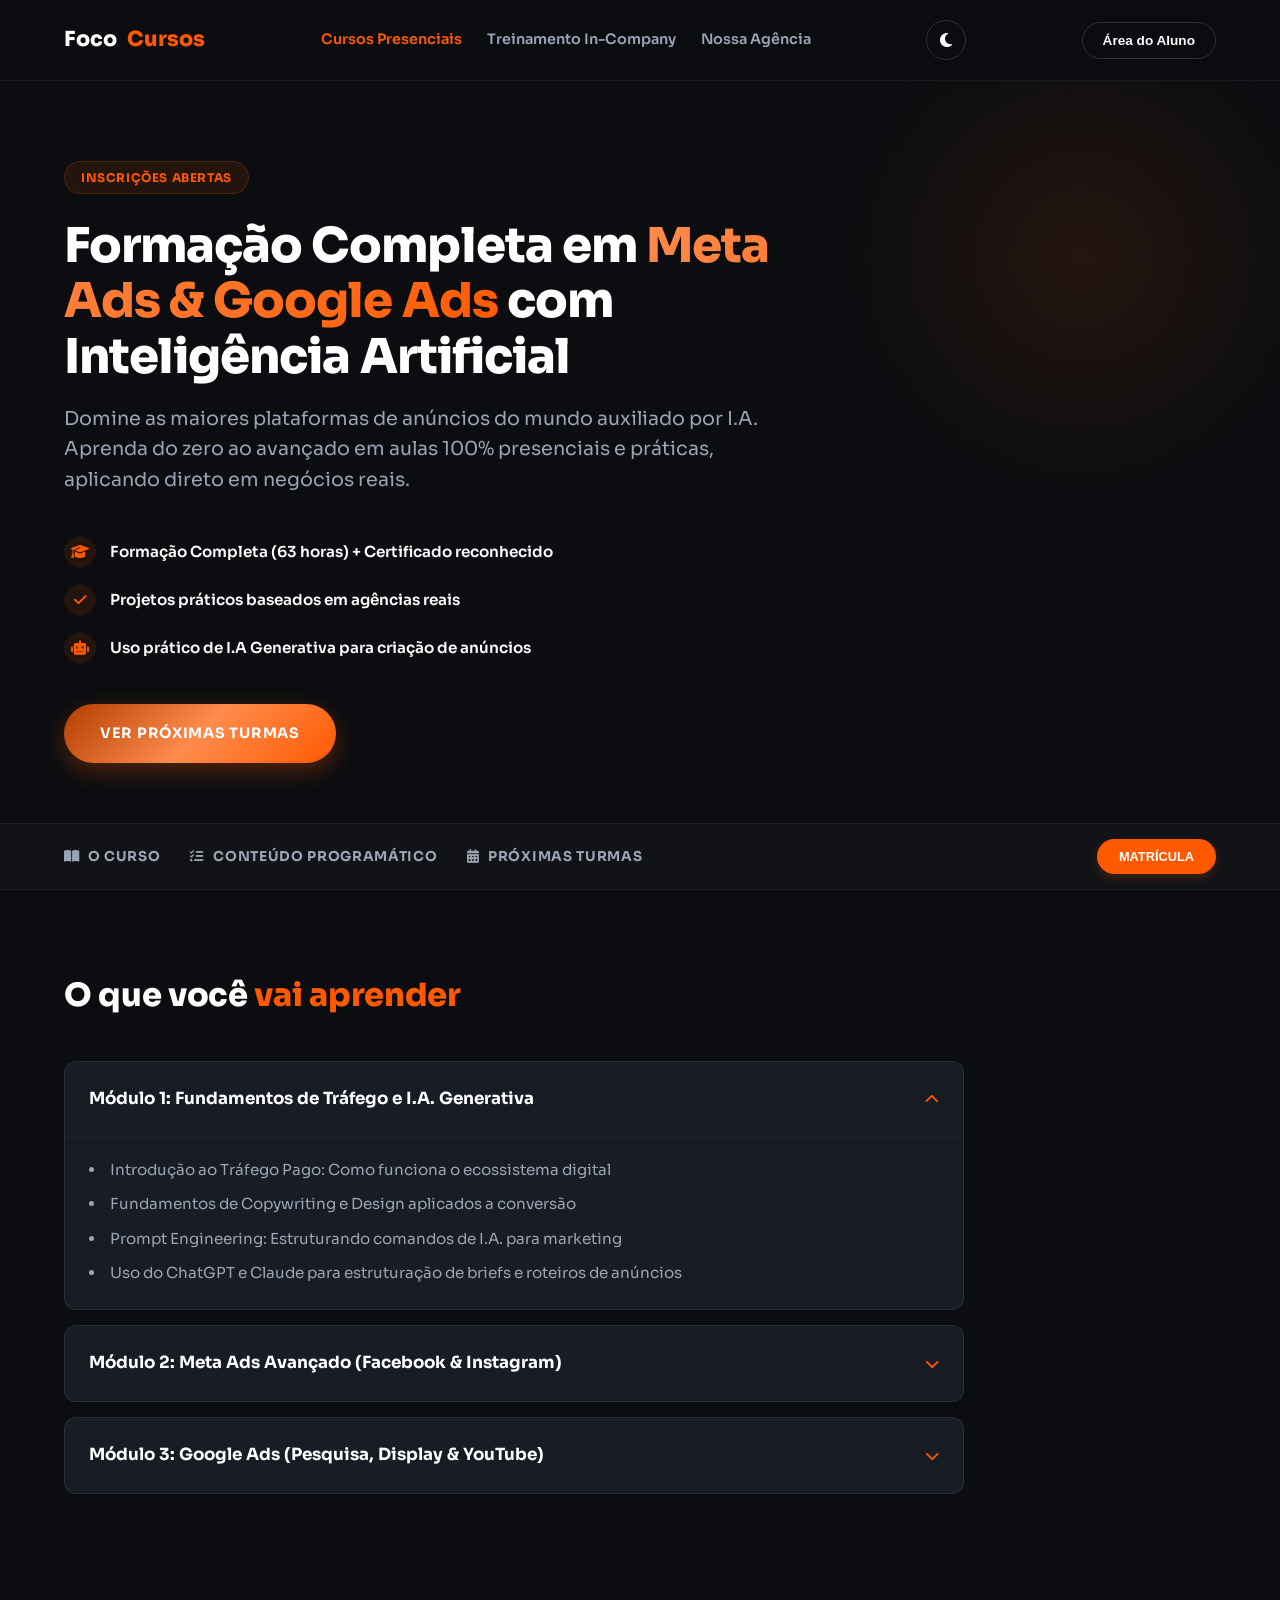
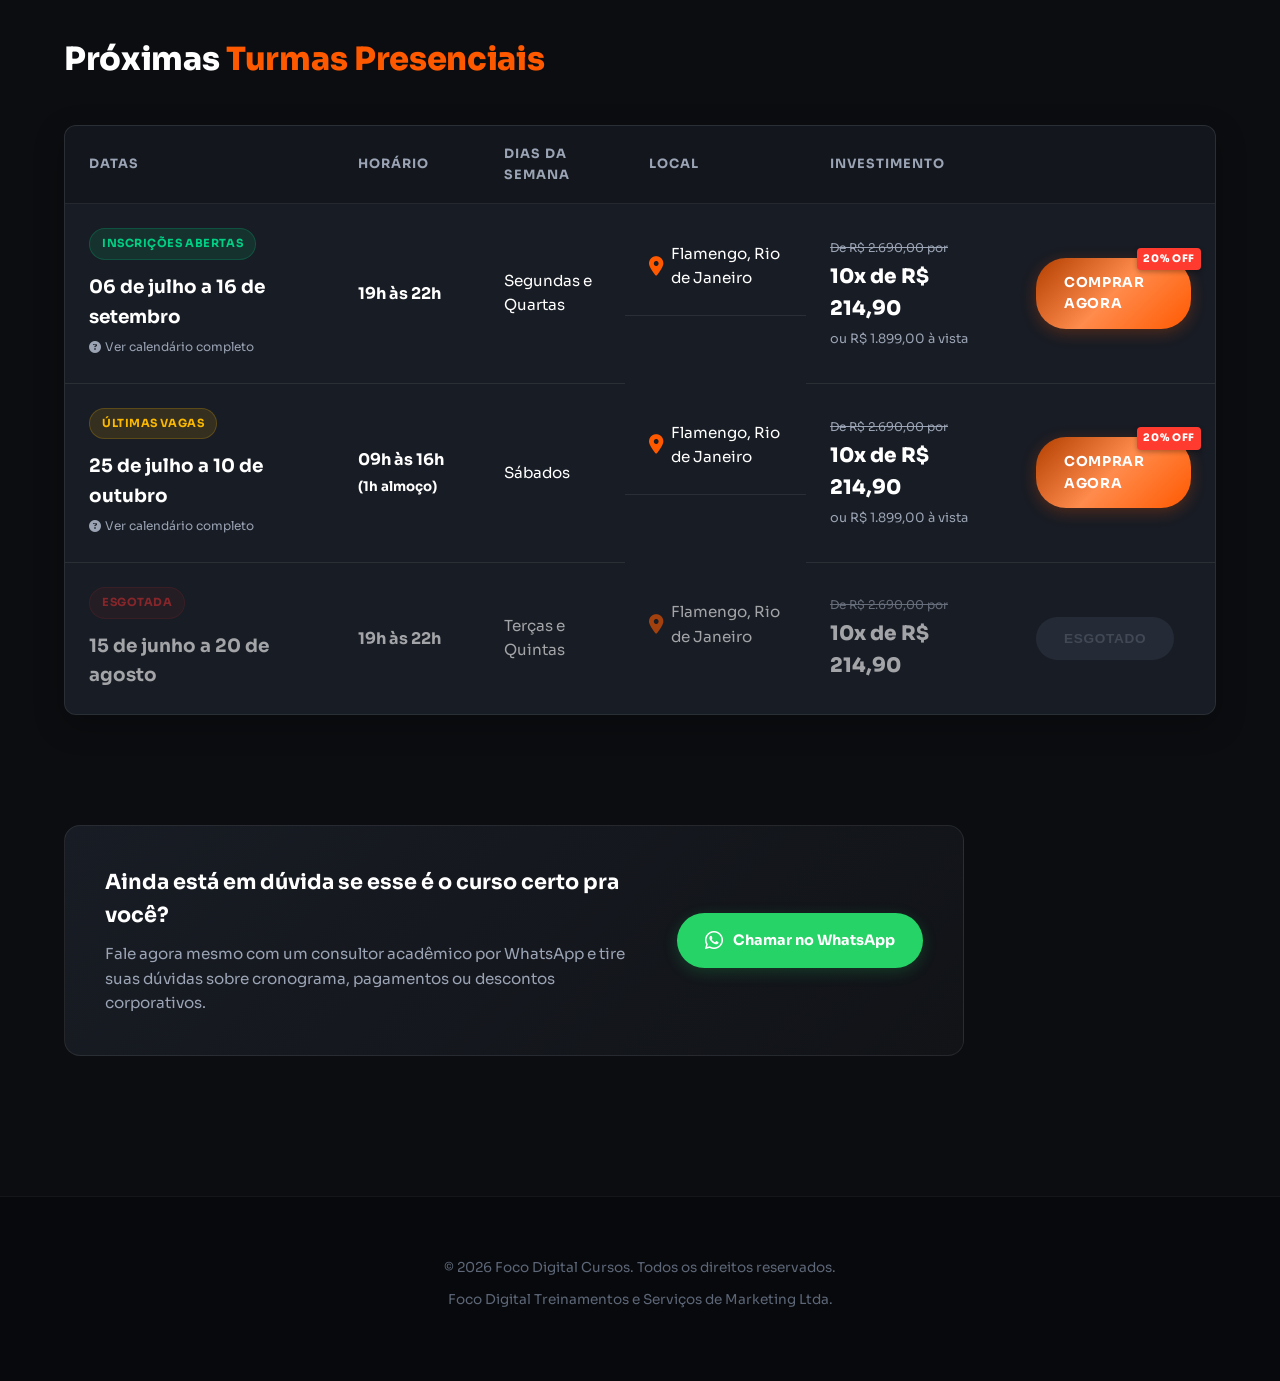
==== cursos.html @ fc4cad9c "Initial commit - Website Foco Digital" ====
<!DOCTYPE html>
<html lang="pt-BR">
<head>
    <meta charset="UTF-8">
    <meta name="viewport" content="width=device-width, initial-scale=1.0">
    <title>Formação em Meta Ads e Google Ads com I.A. | Foco Digital Cursos</title>
    
    <!-- Google Fonts (Sora) -->
    <link rel="preconnect" href="https://fonts.googleapis.com">
    <link rel="preconnect" href="https://fonts.gstatic.com" crossorigin>
    <link href="https://fonts.googleapis.com/css2?family=Sora:wght@300;400;600;700;800&display=swap" rel="stylesheet">
    
    <!-- Dashicons Mockup (Since we use WP Dashicons, we link fontawesome or create SVG/unicode fallbacks, but we'll import Dashicons stylesheet or mock it with simple CSS/Unicode characters for the static page) -->
    <link rel="stylesheet" href="https://cdnjs.cloudflare.com/ajax/libs/font-awesome/6.4.0/css/all.min.css">
    
    <!-- Our Custom Table CSS -->
    <link rel="stylesheet" href="tabela-turmas.css">
    
    <!-- Mockup Page Styling -->
    <style>
        /* General Reset */
        * {
            margin: 0;
            padding: 0;
            box-sizing: border-box;
        }
        
        body {
            background-color: #0b0d10;
            color: #ffffff;
            font-family: 'Sora', sans-serif;
            line-height: 1.6;
            overflow-x: hidden;
        }

        /* Mockup Dashicons Fallbacks */
        .dashicons {
            font-family: "Font Awesome 6 Free";
            font-weight: 900;
            font-style: normal;
        }
        .dashicons-location::before { content: "\f3c5"; }
        .dashicons-calendar-alt::before { content: "\f073"; }
        .dashicons-clock::before { content: "\f017"; }
        .dashicons-editor-help::before { content: "\f059"; }
        
        /* Layout Grid */
        .container {
            max-width: 1200px;
            margin: 0 auto;
            padding: 0 24px;
        }

        /* Header */
        header {
            border-bottom: 1px solid rgba(255, 255, 255, 0.05);
            background-color: rgba(11, 13, 16, 0.8);
            backdrop-filter: blur(10px);
            position: sticky;
            top: 0;
            z-index: 100;
            padding: 20px 0;
        }

        header .container {
            display: flex;
            justify-content: space-between;
            align-items: center;
        }

        .logo {
            display: flex;
            align-items: center;
            gap: 10px;
            font-weight: 800;
            font-size: 1.3rem;
            color: #ffffff;
            text-decoration: none;
        }

        .logo span {
            color: #ff5900;
        }

        nav {
            display: flex;
            gap: 25px;
            align-items: center;
        }

        nav a {
            color: #9ba4b4;
            text-decoration: none;
            font-size: 0.9rem;
            font-weight: 600;
            transition: color 0.2s ease;
        }

        nav a:hover {
            color: #ffffff;
        }

        nav a.active {
            color: #ff5900;
        }

        .nav-btn {
            background-color: transparent;
            color: #ffffff;
            border: 1px solid rgba(255, 255, 255, 0.15);
            padding: 10px 20px;
            border-radius: 30px;
            font-weight: 700;
            font-size: 0.85rem;
            cursor: pointer;
            transition: all 0.2s ease;
        }

        .nav-btn:hover {
            background-color: #ffffff;
            color: #0b0d10;
            border-color: #ffffff;
        }

        /* Hero Section */
        .hero {
            padding: 80px 0 60px 0;
            position: relative;
        }

        .hero::before {
            content: '';
            position: absolute;
            top: -10%;
            right: -10%;
            width: 500px;
            height: 500px;
            background: radial-gradient(circle, rgba(255, 89, 0, 0.1) 0%, rgba(0,0,0,0) 70%);
            z-index: -1;
        }

        .hero-tag {
            display: inline-flex;
            align-items: center;
            background-color: rgba(255, 89, 0, 0.1);
            color: #ff5900;
            padding: 6px 16px;
            border-radius: 20px;
            font-size: 0.75rem;
            font-weight: 700;
            letter-spacing: 0.05em;
            margin-bottom: 24px;
            border: 1px solid rgba(255, 89, 0, 0.2);
            text-transform: uppercase;
        }

        .hero h1 {
            font-size: 3rem;
            font-weight: 800;
            line-height: 1.15;
            letter-spacing: -0.02em;
            max-width: 800px;
            margin-bottom: 20px;
        }

        .hero h1 span.textura {
            background: linear-gradient(135deg, #ff8b4c 0%, #ff5900 100%);
            -webkit-background-clip: text;
            -webkit-text-fill-color: transparent;
        }

        .hero-description {
            font-size: 1.2rem;
            color: #9ba4b4;
            max-width: 700px;
            margin-bottom: 40px;
        }

        /* Bullet List */
        .hero-bullets {
            display: flex;
            flex-direction: column;
            gap: 16px;
            margin-bottom: 40px;
            max-width: 600px;
        }

        .bullet-item {
            display: flex;
            align-items: center;
            gap: 14px;
        }

        .bullet-icon {
            display: flex;
            align-items: center;
            justify-content: center;
            width: 32px;
            height: 32px;
            border-radius: 50%;
            background-color: rgba(255, 89, 0, 0.1);
            color: #ff5900;
            font-size: 0.9rem;
            flex-shrink: 0;
        }

        .bullet-text {
            font-size: 0.95rem;
            font-weight: 600;
        }

        .hero-cta-btn {
            display: inline-flex;
            align-items: center;
            justify-content: center;
            background: linear-gradient(135deg, #b23e00 0%, #ff8b4c 50%, #ff5900 100%);
            color: #ffffff;
            text-decoration: none;
            padding: 18px 36px;
            border-radius: 35px;
            font-weight: 700;
            text-transform: uppercase;
            font-size: 0.9rem;
            letter-spacing: 0.05em;
            box-shadow: 0 8px 25px rgba(255, 89, 0, 0.3);
            transition: all 0.2s ease;
        }

        .hero-cta-btn:hover {
            transform: translateY(-2px);
            box-shadow: 0 10px 30px rgba(255, 89, 0, 0.45);
        }

        /* Sticky Navigation Bar */
        .sticky-subnav {
            border-top: 1px solid rgba(255, 255, 255, 0.05);
            border-bottom: 1px solid rgba(255, 255, 255, 0.05);
            background-color: #111317;
            position: sticky;
            top: 75px;
            z-index: 90;
            padding: 15px 0;
        }

        .sticky-subnav .container {
            display: flex;
            justify-content: space-between;
            align-items: center;
        }

        .subnav-links {
            display: flex;
            gap: 30px;
        }

        .subnav-links a {
            color: #9ba4b4;
            text-decoration: none;
            font-size: 0.85rem;
            font-weight: 700;
            text-transform: uppercase;
            letter-spacing: 0.05em;
            display: flex;
            align-items: center;
            gap: 8px;
            transition: color 0.2s ease;
        }

        .subnav-links a:hover {
            color: #ffffff;
        }

        .subnav-btn {
            background-color: var(--foco-accent);
            color: #ffffff;
            border: none;
            padding: 10px 22px;
            border-radius: 30px;
            font-weight: 700;
            font-size: 0.8rem;
            text-transform: uppercase;
            cursor: pointer;
            box-shadow: 0 4px 10px rgba(255, 89, 0, 0.2);
            transition: all 0.2s ease;
        }

        .subnav-btn:hover {
            background-color: #ff7830;
            transform: translateY(-1px);
        }

        /* Section Styling */
        section {
            padding: 80px 0;
        }

        .section-title {
            font-size: 2rem;
            font-weight: 800;
            margin-bottom: 40px;
            letter-spacing: -0.01em;
        }

        .section-title span {
            color: #ff5900;
        }

        /* Accordion (Syllabus) */
        .syllabus-accordion {
            display: flex;
            flex-direction: column;
            gap: 15px;
            max-width: 900px;
            margin-bottom: 40px;
        }

        .accordion-item {
            background-color: #181c24;
            border: 1px solid var(--foco-border);
            border-radius: 12px;
            overflow: hidden;
        }

        .accordion-item summary {
            padding: 24px;
            font-weight: 700;
            font-size: 1.05rem;
            cursor: pointer;
            display: flex;
            justify-content: space-between;
            align-items: center;
            list-style: none;
            outline: none;
            user-select: none;
        }

        /* Hide default summary arrow */
        .accordion-item summary::-webkit-details-marker {
            display: none;
        }

        .accordion-item summary::after {
            content: '\f078';
            font-family: 'Font Awesome 6 Free';
            font-weight: 900;
            font-size: 0.9rem;
            color: #ff5900;
            transition: transform 0.2s ease;
        }

        .accordion-item[open] summary::after {
            transform: rotate(180deg);
        }

        .accordion-content {
            padding: 0 24px 24px 24px;
            color: #9ba4b4;
            font-size: 0.95rem;
            border-top: 1px solid rgba(255, 255, 255, 0.03);
            padding-top: 20px;
        }

        .accordion-content ul {
            list-style-position: inside;
            display: flex;
            flex-direction: column;
            gap: 10px;
        }

        /* Support Section (FAQ CTA) */
        .support-cta {
            background: linear-gradient(135deg, #181c24 0%, #111317 100%);
            border: 1px solid var(--foco-border);
            border-radius: 16px;
            padding: 40px;
            margin-bottom: 60px;
            max-width: 900px;
            display: flex;
            justify-content: space-between;
            align-items: center;
            gap: 30px;
        }

        .support-text h3 {
            font-size: 1.3rem;
            font-weight: 700;
            margin-bottom: 10px;
        }

        .support-text p {
            color: #9ba4b4;
            font-size: 0.95rem;
        }

        .support-btn {
            display: inline-flex;
            align-items: center;
            gap: 10px;
            background-color: #25d366;
            color: #ffffff;
            text-decoration: none;
            padding: 16px 28px;
            border-radius: 30px;
            font-weight: 700;
            font-size: 0.9rem;
            box-shadow: 0 4px 15px rgba(37, 211, 102, 0.2);
            transition: all 0.2s ease;
            white-space: nowrap;
        }

        .support-btn:hover {
            transform: translateY(-2px);
            box-shadow: 0 6px 20px rgba(37, 211, 102, 0.35);
        }

        /* Footer */
        footer {
            background-color: #08090c;
            padding: 60px 0;
            border-top: 1px solid rgba(255, 255, 255, 0.05);
            color: #5d6778;
            font-size: 0.85rem;
            text-align: center;
        }

        footer p {
            margin-bottom: 10px;
        }

        /* Responsive Fixes for Mockup page */
        @media screen and (max-width: 768px) {
            .hero h1 {
                font-size: 2.2rem;
            }
            .hero-description {
                font-size: 1rem;
            }
            header .nav-btn, nav {
                display: none;
            }
            .sticky-subnav {
                display: none;
            }
            .support-cta {
                flex-direction: column;
                text-align: center;
                padding: 30px 20px;
            }
            .support-btn {
                width: 100%;
            }
        }

        /* Theme Toggle Button Style */
        .theme-toggle-wrapper {
            display: flex;
            align-items: center;
        }

        #theme-toggle {
            background: none;
            border: 1px solid rgba(255, 255, 255, 0.15);
            color: #ffffff;
            width: 40px;
            height: 40px;
            border-radius: 50%;
            cursor: pointer;
            display: flex;
            align-items: center;
            justify-content: center;
            font-size: 1rem;
            transition: all 0.2s ease;
        }

        #theme-toggle:hover {
            background-color: rgba(255, 255, 255, 0.05);
            transform: scale(1.05);
        }

        /* Light Mode Theme Styles */
        body.light-mode {
            background-color: #f8fafc;
            color: #0f172a;
        }

        body.light-mode header {
            background-color: rgba(255, 255, 255, 0.8);
            border-bottom: 1px solid rgba(0, 0, 0, 0.05);
        }

        body.light-mode .logo {
            color: #0f172a;
        }

        body.light-mode nav a {
            color: #64748b;
        }

        body.light-mode nav a:hover {
            color: #0f172a;
        }

        body.light-mode #theme-toggle {
            border-color: rgba(0, 0, 0, 0.15);
            color: #0f172a;
        }

        body.light-mode #theme-toggle:hover {
            background-color: rgba(0, 0, 0, 0.05);
        }

        body.light-mode .nav-btn {
            border-color: rgba(0, 0, 0, 0.15);
            color: #0f172a;
        }

        body.light-mode .nav-btn:hover {
            background-color: #0f172a;
            color: #ffffff;
            border-color: #0f172a;
        }

        body.light-mode .hero h1 {
            color: #0f172a;
        }

        body.light-mode .hero-description {
            color: #475569;
        }

        body.light-mode .bullet-text {
            color: #334155;
        }

        body.light-mode .sticky-subnav {
            background-color: #ffffff;
            border-top: 1px solid rgba(0, 0, 0, 0.05);
            border-bottom: 1px solid rgba(0, 0, 0, 0.05);
        }

        body.light-mode .sticky-subnav a {
            color: #64748b;
        }

        body.light-mode .sticky-subnav a:hover {
            color: #0f172a;
        }

        body.light-mode .section-title {
            color: #0f172a;
        }

        body.light-mode .accordion-item {
            background-color: #ffffff;
        }

        body.light-mode .accordion-content {
            color: #475569;
        }

        body.light-mode .support-cta {
            background: linear-gradient(135deg, #ffffff 0%, #f1f5f9 100%);
        }

        body.light-mode .support-text h3 {
            color: #0f172a;
        }

        body.light-mode .support-text p {
            color: #475569;
        }

        body.light-mode footer {
            background-color: #f1f5f9;
            color: #64748b;
            border-top: 1px solid rgba(0, 0, 0, 0.05);
        }
    </style>
</head>
<body>

    <!-- Header Section -->
    <header>
        <div class="container">
            <a href="#" class="logo">
                Foco<span>Cursos</span>
            </a>
            <nav>
                <a href="#" class="active">Cursos Presenciais</a>
                <a href="#">Treinamento In-Company</a>
                <a href="agencia.html">Nossa Agência</a>
            </nav>
            <div class="theme-toggle-wrapper">
                <button id="theme-toggle" aria-label="Alternar tema">
                    <i class="fa-solid fa-moon"></i>
                </button>
            </div>
            <button class="nav-btn">Área do Aluno</button>
        </div>
    </header>

    <!-- Hero Section -->
    <div class="container">
        <section class="hero">
            <div class="hero-tag">Inscrições Abertas</div>
            <h1>Formação Completa em <span class="textura">Meta Ads & Google Ads</span> com Inteligência Artificial</h1>
            <p class="hero-description">Domine as maiores plataformas de anúncios do mundo auxiliado por I.A. Aprenda do zero ao avançado em aulas 100% presenciais e práticas, aplicando direto em negócios reais.</p>
            
            <div class="hero-bullets">
                <div class="bullet-item">
                    <span class="bullet-icon"><i class="fa-solid fa-graduation-cap"></i></span>
                    <span class="bullet-text">Formação Completa (63 horas) + Certificado reconhecido</span>
                </div>
                <div class="bullet-item">
                    <span class="bullet-icon"><i class="fa-solid fa-check"></i></span>
                    <span class="bullet-text">Projetos práticos baseados em agências reais</span>
                </div>
                <div class="bullet-item">
                    <span class="bullet-icon"><i class="fa-solid fa-robot"></i></span>
                    <span class="bullet-text">Uso prático de I.A Generativa para criação de anúncios</span>
                </div>
            </div>
            
            <a href="#comprar" class="hero-cta-btn">Ver Próximas Turmas</a>
        </section>
    </div>

    <!-- Sticky Navigation Subbar -->
    <div class="sticky-subnav">
        <div class="container">
            <div class="subnav-links">
                <a href="#curso"><i class="fa-solid fa-book-open"></i> O Curso</a>
                <a href="#conteudo"><i class="fa-solid fa-list-check"></i> Conteúdo Programático</a>
                <a href="#comprar"><i class="fa-solid fa-calendar-days"></i> Próximas Turmas</a>
            </div>
            <button class="subnav-btn" onclick="document.getElementById('comprar').scrollIntoView({behavior: 'smooth'})">Matrícula</button>
        </div>
    </div>

    <!-- Syllabus Content Section -->
    <div class="container" id="conteudo">
        <section>
            <h2 class="section-title">O que você <span>vai aprender</span></h2>
            
            <div class="syllabus-accordion">
                <details class="accordion-item" open>
                    <summary>Módulo 1: Fundamentos de Tráfego e I.A. Generativa</summary>
                    <div class="accordion-content">
                        <ul>
                            <li>Introdução ao Tráfego Pago: Como funciona o ecossistema digital</li>
                            <li>Fundamentos de Copywriting e Design aplicados a conversão</li>
                            <li>Prompt Engineering: Estruturando comandos de I.A. para marketing</li>
                            <li>Uso do ChatGPT e Claude para estruturação de briefs e roteiros de anúncios</li>
                        </ul>
                    </div>
                </details>
                
                <details class="accordion-item">
                    <summary>Módulo 2: Meta Ads Avançado (Facebook & Instagram)</summary>
                    <div class="accordion-content">
                        <ul>
                            <li>Estrutura de contas: Gerenciador de Negócios (BM) e Contas de Anúncios</li>
                            <li>Pixel do Meta e API de Conversão: Instalação e Rastreamento completo</li>
                            <li>Públicos de Anúncio: Personalizados, Lookalike (Semelhantes) e Públicos de Interesse</li>
                            <li>Otimização de Orçamento (CBO vs ABO) e estratégias de lances</li>
                            <li>Remarketing avançado e estruturação de funil de vendas</li>
                        </ul>
                    </div>
                </details>
                
                <details class="accordion-item">
                    <summary>Módulo 3: Google Ads (Pesquisa, Display & YouTube)</summary>
                    <div class="accordion-content">
                        <ul>
                            <li>Rede de Pesquisa: Planejamento de palavras-chave, correspondências e anúncios responsivos</li>
                            <li>Campanhas de Performance Max (PMax): A força da I.A. do Google</li>
                            <li>YouTube Ads: Formatos de vídeo In-Stream e Bumper Ads</li>
                            <li>Tag de Google e rastreamento no GA4 (Google Analytics)</li>
                        </ul>
                    </div>
                </details>
            </div>
        </section>
    </div>

    <!-- The Schedule Table Section (Our custom widget / shortcode mockup) -->
    <div class="container" id="comprar">
        <section style="padding-top: 20px;">
            <h2 class="section-title">Próximas <span>Turmas Presenciais</span></h2>
            
            <!-- Exact HTML produced by [tabela_turmas] -->
            <div class="foco-agenda-wrapper">
                
                <!-- DESKTOP TABLE VIEW -->
                <div class="foco-table-desktop-container">
                    <table class="foco-table-turmas">
                        <thead>
                            <tr>
                                <th class="col-datas">Datas</th>
                                <th class="col-horario">Horário</th>
                                <th class="col-dias">Dias da Semana</th>
                                <th class="col-local">Local</th>
                                <th class="col-valores">Investimento</th>
                                <th class="col-botao"></th>
                            </tr>
                        </thead>
                        <tbody>
                            <!-- Row 1: Turma de Julho -->
                            <tr>
                                <td class="cell-datas">
                                    <span class="badge-status status-aberta">Inscrições Abertas</span>
                                    <div class="datas-periodo">06 de julho a 16 de setembro</div>
                                    <div class="datas-detalhe-tooltip" title="Dias de aula: 6, 8, 13, 15, 20, 22, 27, 29 de julho, 3, 5, 10, 12, 17, 19, 24, 26, 31 de agosto, 2, 9, 14 e 16 de setembro">
                                        <i class="dashicons dashicons-editor-help"></i> Ver calendário completo
                                    </div>
                                </td>
                                <td class="cell-horario">
                                    <strong>19h às 22h</strong>
                                </td>
                                <td class="cell-dias">
                                    Segundas e Quartas
                                </td>
                                <td class="cell-local">
                                    <span class="icon-map"><i class="dashicons dashicons-location"></i></span>
                                    <span>Flamengo, Rio de Janeiro</span>
                                </td>
                                <td class="cell-valores">
                                    <div class="preco-riscado">De R$ 2.690,00 por</div>
                                    <div class="preco-principal">10x de R$ 214,90</div>
                                    <div class="preco-avista">ou R$ 1.899,00 à vista</div>
                                </td>
                                <td class="cell-botao">
                                    <a href="#" class="btn-checkout">
                                        Comprar agora
                                        <span class="badge-desconto">20% OFF</span>
                                    </a>
                                </td>
                            </tr>
                            
                            <!-- Row 2: Turma de Fim de Semana -->
                            <tr>
                                <td class="cell-datas">
                                    <span class="badge-status status-ultimas">Últimas Vagas</span>
                                    <div class="datas-periodo">25 de julho a 10 de outubro</div>
                                    <div class="datas-detalhe-tooltip" title="Aulas aos sábados: 25 de julho, 1, 8, 15, 22, 29 de agosto, 12, 19, 26 de setembro, 3 e 10 de outubro.">
                                        <i class="dashicons dashicons-editor-help"></i> Ver calendário completo
                                    </div>
                                </td>
                                <td class="cell-horario">
                                    <strong>09h às 16h <small>(1h almoço)</small></strong>
                                </td>
                                <td class="cell-dias">
                                    Sábados
                                </td>
                                <td class="cell-local">
                                    <span class="icon-map"><i class="dashicons dashicons-location"></i></span>
                                    <span>Flamengo, Rio de Janeiro</span>
                                </td>
                                <td class="cell-valores">
                                    <div class="preco-riscado">De R$ 2.690,00 por</div>
                                    <div class="preco-principal">10x de R$ 214,90</div>
                                    <div class="preco-avista">ou R$ 1.899,00 à vista</div>
                                </td>
                                <td class="cell-botao">
                                    <a href="#" class="btn-checkout">
                                        Comprar agora
                                        <span class="badge-desconto">20% OFF</span>
                                    </a>
                                </td>
                            </tr>
                            
                            <!-- Row 3: Turma Esgotada -->
                            <tr class="turma-esgotada">
                                <td class="cell-datas">
                                    <span class="badge-status status-esgotada">Esgotada</span>
                                    <div class="datas-periodo">15 de junho a 20 de agosto</div>
                                </td>
                                <td class="cell-horario">
                                    <strong>19h às 22h</strong>
                                </td>
                                <td class="cell-dias">
                                    Terças e Quintas
                                </td>
                                <td class="cell-local">
                                    <span class="icon-map"><i class="dashicons dashicons-location"></i></span>
                                    <span>Flamengo, Rio de Janeiro</span>
                                </td>
                                <td class="cell-valores">
                                    <div class="preco-riscado">De R$ 2.690,00 por</div>
                                    <div class="preco-principal">10x de R$ 214,90</div>
                                </td>
                                <td class="cell-botao">
                                    <button class="btn-checkout disabled" disabled>Esgotado</button>
                                </td>
                            </tr>
                        </tbody>
                    </table>
                </div>

                <!-- MOBILE CARDS VIEW -->
                <div class="foco-cards-mobile-container">
                    <!-- Card 1 -->
                    <div class="foco-turma-card">
                        <div class="card-header">
                            <span class="badge-status status-aberta">Inscrições Abertas</span>
                            <span class="badge-desconto-card">20% OFF</span>
                        </div>
                        <div class="card-datas">
                            <div class="card-title">INSCRIÇÕES ABERTAS</div>
                            <div class="card-periodo">06 de julho a 16 de setembro</div>
                        </div>
                        <div class="card-details-list">
                            <div class="card-detail-item">
                                <span class="detail-icon"><i class="dashicons dashicons-location"></i></span>
                                <span class="detail-text">Aulas presenciais no Flamengo, Rio de Janeiro</span>
                            </div>
                            <div class="card-detail-item">
                                <span class="detail-icon"><i class="dashicons dashicons-calendar-alt"></i></span>
                                <span class="detail-text">Segundas e Quartas – Das 19h às 22h</span>
                            </div>
                            <div class="card-detail-item data-detalhada">
                                <span class="detail-icon"><i class="dashicons dashicons-clock"></i></span>
                                <span class="detail-text"><strong>Datas das aulas:</strong> 6, 8, 13, 15, 20, 22, 27, 29 de julho, 3, 5, 10, 12, 17, 19, 24, 26, 31 de agosto, 2, 9, 14 e 16 de setembro</span>
                            </div>
                        </div>
                        <div class="card-pricing">
                            <div class="card-price-de">TOTAL: de R$ <span class="risco">2.690,00</span></div>
                            <div class="card-price-por">POR APENAS 10x de R$ 214,90</div>
                            <div class="card-price-avista">ou R$ 1.899,00 à vista</div>
                        </div>
                        <div class="card-action">
                            <a href="#" class="btn-checkout-card">Inscreva-se Agora</a>
                        </div>
                    </div>
                    
                    <!-- Card 2 -->
                    <div class="foco-turma-card">
                        <div class="card-header">
                            <span class="badge-status status-ultimas">Últimas Vagas</span>
                            <span class="badge-desconto-card">20% OFF</span>
                        </div>
                        <div class="card-datas">
                            <div class="card-title">INSCRIÇÕES ABERTAS</div>
                            <div class="card-periodo">25 de julho a 10 de outubro</div>
                        </div>
                        <div class="card-details-list">
                            <div class="card-detail-item">
                                <span class="detail-icon"><i class="dashicons dashicons-location"></i></span>
                                <span class="detail-text">Aulas presenciais no Flamengo, Rio de Janeiro</span>
                            </div>
                            <div class="card-detail-item">
                                <span class="detail-icon"><i class="dashicons dashicons-calendar-alt"></i></span>
                                <span class="detail-text">Sábados – Das 09h às 16h</span>
                            </div>
                            <div class="card-detail-item data-detalhada">
                                <span class="detail-icon"><i class="dashicons dashicons-clock"></i></span>
                                <span class="detail-text"><strong>Datas das aulas:</strong> 25 de julho, 1, 8, 15, 22, 29 de agosto, 12, 19, 26 de setembro, 3 e 10 de outubro</span>
                            </div>
                        </div>
                        <div class="card-pricing">
                            <div class="card-price-de">TOTAL: de R$ <span class="risco">2.690,00</span></div>
                            <div class="card-price-por">POR APENAS 10x de R$ 214,90</div>
                            <div class="card-price-avista">ou R$ 1.899,00 à vista</div>
                        </div>
                        <div class="card-action">
                            <a href="#" class="btn-checkout-card">Inscreva-se Agora</a>
                        </div>
                    </div>

                    <!-- Card Esgotado -->
                    <div class="foco-turma-card turma-esgotada">
                        <div class="card-header">
                            <span class="badge-status status-esgotada">Esgotada</span>
                        </div>
                        <div class="card-datas">
                            <div class="card-title">INSCRIÇÕES ENCERRADAS</div>
                            <div class="card-periodo">15 de junho a 20 de agosto</div>
                        </div>
                        <div class="card-details-list">
                            <div class="card-detail-item">
                                <span class="detail-icon"><i class="dashicons dashicons-location"></i></span>
                                <span class="detail-text">Aulas presenciais no Flamengo, Rio de Janeiro</span>
                            </div>
                            <div class="card-detail-item">
                                <span class="detail-icon"><i class="dashicons dashicons-calendar-alt"></i></span>
                                <span class="detail-text">Terças e Quintas – Das 19h às 22h</span>
                            </div>
                        </div>
                        <div class="card-pricing">
                            <div class="card-price-por">TURMA ENCERRADA</div>
                        </div>
                        <div class="card-action">
                            <button class="btn-checkout-card disabled" disabled>Esgotada</button>
                        </div>
                    </div>

                </div>

            </div>
        </section>
    </div>

    <!-- Doubt / FAQ CTA -->
    <div class="container">
        <section style="padding-top: 0px;">
            <div class="support-cta">
                <div class="support-text">
                    <h3>Ainda está em dúvida se esse é o curso certo pra você?</h3>
                    <p>Fale agora mesmo com um consultor acadêmico por WhatsApp e tire suas dúvidas sobre cronograma, pagamentos ou descontos corporativos.</p>
                </div>
                <a href="#" class="support-btn">
                    <i class="fa-brands fa-whatsapp" style="font-size: 1.3rem;"></i>
                    Chamar no WhatsApp
                </a>
            </div>
        </section>
    </div>

    <!-- Footer -->
    <footer>
        <div class="container">
            <p>&copy; 2026 Foco Digital Cursos. Todos os direitos reservados.</p>
            <p>Foco Digital Treinamentos e Serviços de Marketing Ltda.</p>
        </div>
    </footer>

    <!-- Theme Toggle Script -->
    <script>
        const toggleBtn = document.getElementById('theme-toggle');
        const currentTheme = localStorage.getItem('theme') || 'dark';

        // Apply theme on load
        if (currentTheme === 'light') {
            document.body.classList.add('light-mode');
            toggleBtn.innerHTML = '<i class="fa-solid fa-sun"></i>';
        } else {
            toggleBtn.innerHTML = '<i class="fa-solid fa-moon"></i>';
        }

        // Toggle action
        toggleBtn.addEventListener('click', () => {
            document.body.classList.toggle('light-mode');
            let theme = 'dark';
            if (document.body.classList.contains('light-mode')) {
                theme = 'light';
                toggleBtn.innerHTML = '<i class="fa-solid fa-sun"></i>';
            } else {
                toggleBtn.innerHTML = '<i class="fa-solid fa-moon"></i>';
            }
            localStorage.setItem('theme', theme);
        });
    </script>

</body>
</html>
---- tabela-turmas.css ----
/* ==========================================================================
   Tabela de Turmas - Foco Digital Cursos
   Estilo Premium de Alto Impacto (Dark Mode com Detalhes Laranja)
   ========================================================================== */

/* Font & Global Variables */
@import url('https://fonts.googleapis.com/css2?family=Sora:wght@400;600;700;800&display=swap');

:root {
    --foco-bg-table: #181c24;
    --foco-bg-row-hover: #1e2430;
    --foco-text-primary: #ffffff;
    --foco-text-muted: #9ba4b4;
    --foco-accent: #ff5900;
    --foco-accent-hover: #ff7830;
    --foco-accent-grad: linear-gradient(135deg, #b23e00 0%, #ff8b4c 50%, #ff5900 100%);
    --foco-border: rgba(255, 255, 255, 0.08);
    --foco-font: 'Sora', sans-serif;
    
    /* Status Colors */
    --status-aberta-bg: rgba(0, 208, 130, 0.12);
    --status-aberta-text: #00d084;
    --status-ultimas-bg: rgba(252, 185, 0, 0.12);
    --status-ultimas-text: #fcb900;
    --status-esgotada-bg: rgba(207, 46, 46, 0.12);
    --status-esgotada-text: #cf2e2e;
}

/* Wrapper Layout */
.foco-agenda-wrapper {
    font-family: var(--foco-font);
    color: var(--foco-text-primary);
    width: 100%;
    margin: 30px 0;
    box-sizing: border-box;
}

.foco-agenda-wrapper *,
.foco-agenda-wrapper *::before,
.foco-agenda-wrapper *::after {
    box-sizing: border-box;
}

/* Status Badges */
.badge-status {
    display: inline-block;
    padding: 6px 12px;
    border-radius: 20px;
    font-size: 0.7rem;
    font-weight: 700;
    text-transform: uppercase;
    letter-spacing: 0.05em;
    margin-bottom: 8px;
}

.badge-status.status-aberta {
    background-color: var(--status-aberta-bg);
    color: var(--status-aberta-text);
    border: 1px solid rgba(0, 208, 130, 0.2);
}

.badge-status.status-ultimas {
    background-color: var(--status-ultimas-bg);
    color: var(--status-ultimas-text);
    border: 1px solid rgba(252, 185, 0, 0.2);
}

.badge-status.status-esgotada {
    background-color: var(--status-esgotada-bg);
    color: var(--status-esgotada-text);
    border: 1px solid rgba(207, 46, 46, 0.2);
}

/* ==========================================================================
   DESKTOP VIEW STYLING (Table)
   ========================================================================== */
.foco-table-desktop-container {
    width: 100%;
    overflow-x: auto;
    border-radius: 12px;
    background-color: var(--foco-bg-table);
    border: 1px solid var(--foco-border);
    box-shadow: 0 10px 30px rgba(0, 0, 0, 0.25);
}

.foco-table-turmas {
    width: 100%;
    border-collapse: collapse;
    text-align: left;
    min-width: 900px;
}

/* Headers */
.foco-table-turmas th {
    background-color: rgba(0, 0, 0, 0.2);
    color: var(--foco-text-muted);
    font-size: 0.8rem;
    font-weight: 700;
    text-transform: uppercase;
    letter-spacing: 0.08em;
    padding: 18px 24px;
    border-bottom: 1px solid var(--foco-border);
}

/* Rows & Cells */
.foco-table-turmas td {
    padding: 24px;
    border-bottom: 1px solid var(--foco-border);
    vertical-align: middle;
    transition: background-color 0.2s ease;
}

.foco-table-turmas tbody tr:last-child td {
    border-bottom: none;
}

.foco-table-turmas tbody tr:hover td {
    background-color: var(--foco-bg-row-hover);
}

/* Specific Cells */
.cell-datas {
    min-width: 250px;
}

.datas-periodo {
    font-size: 1.15rem;
    font-weight: 700;
    color: var(--foco-text-primary);
    margin-top: 4px;
}

.datas-detalhe-tooltip {
    display: inline-flex;
    align-items: center;
    gap: 4px;
    font-size: 0.75rem;
    color: var(--foco-text-muted);
    margin-top: 6px;
    cursor: help;
    transition: color 0.2s ease;
}

.datas-detalhe-tooltip:hover {
    color: var(--foco-accent);
}

.cell-horario {
    font-size: 1rem;
    color: var(--foco-text-primary);
}

.cell-dias {
    font-size: 0.95rem;
    color: var(--foco-text-primary);
}

.cell-local {
    font-size: 0.95rem;
    display: flex;
    align-items: center;
    gap: 8px;
    margin-top: 14px; /* centralização óptica */
}

.cell-local .icon-map {
    color: var(--foco-accent);
    font-size: 1.2rem;
}

.cell-valores {
    min-width: 200px;
}

.preco-riscado {
    font-size: 0.75rem;
    color: var(--foco-text-muted);
    text-decoration: line-through;
    margin-bottom: 4px;
}

.preco-principal {
    font-size: 1.25rem;
    font-weight: 800;
    color: var(--foco-text-primary);
}

.preco-principal span.cents {
    font-size: 0.9rem;
}

.preco-avista {
    font-size: 0.8rem;
    color: var(--foco-text-muted);
    margin-top: 4px;
}

/* Checkout Button */
.btn-checkout {
    position: relative;
    display: inline-flex;
    align-items: center;
    justify-content: center;
    background: var(--foco-accent-grad);
    color: #ffffff;
    text-decoration: none;
    font-size: 0.85rem;
    font-weight: 700;
    text-transform: uppercase;
    letter-spacing: 0.05em;
    padding: 14px 28px;
    border-radius: 30px;
    border: none;
    cursor: pointer;
    box-shadow: 0 4px 15px rgba(255, 89, 0, 0.25);
    transition: transform 0.2s ease, box-shadow 0.2s ease, background 0.3s ease;
    overflow: visible;
}

.btn-checkout:hover {
    transform: translateY(-2px);
    box-shadow: 0 6px 20px rgba(255, 89, 0, 0.4);
    color: #ffffff;
}

.btn-checkout:active {
    transform: translateY(0);
}

.btn-checkout.disabled,
.btn-checkout:disabled {
    background: #2e3542 !important;
    color: #5d6778 !important;
    cursor: not-allowed;
    box-shadow: none !important;
    transform: none !important;
}

/* Discount Badge on Button */
.btn-checkout .badge-desconto {
    position: absolute;
    top: -10px;
    right: -10px;
    background-color: #ff3b30;
    color: #ffffff;
    font-size: 0.65rem;
    font-weight: 800;
    padding: 3px 6px;
    border-radius: 4px;
    box-shadow: 0 2px 5px rgba(0, 0, 0, 0.3);
    animation: pulse 2s infinite;
}

@keyframes pulse {
    0% { transform: scale(1); }
    50% { transform: scale(1.08); }
    100% { transform: scale(1); }
}

/* Table Esgotada Class */
.turma-esgotada td {
    opacity: 0.6;
}
.turma-esgotada:hover td {
    background-color: transparent !important;
}

/* Hide Mobile Elements on Desktop */
.foco-cards-mobile-container {
    display: none;
}

.foco-no-classes {
    background-color: var(--foco-bg-table);
    border: 1px dashed var(--foco-border);
    padding: 30px;
    text-align: center;
    border-radius: 12px;
    color: var(--foco-text-muted);
    font-size: 0.95rem;
}

/* ==========================================================================
   MOBILE VIEW STYLING (Cards)
   ========================================================================== */
@media screen and (max-width: 768px) {
    /* Hide Desktop Table */
    .foco-table-desktop-container {
        display: none;
    }
    
    /* Show Mobile Container */
    .foco-cards-mobile-container {
        display: flex;
        flex-direction: column;
        gap: 20px;
        width: 100%;
    }
    
    /* Mobile Card Box */
    .foco-turma-card {
        background-color: var(--foco-bg-table);
        border: 1px solid var(--foco-border);
        border-radius: 16px;
        padding: 24px;
        box-shadow: 0 8px 25px rgba(0, 0, 0, 0.2);
        display: flex;
        flex-direction: column;
        position: relative;
        transition: transform 0.2s ease, border-color 0.2s ease;
    }

    .foco-turma-card:hover {
        border-color: rgba(255, 89, 0, 0.3);
    }
    
    .foco-turma-card.turma-esgotada {
        opacity: 0.65;
    }

    /* Card Header */
    .card-header {
        display: flex;
        justify-content: space-between;
        align-items: center;
        margin-bottom: 16px;
    }

    .card-header .badge-status {
        margin-bottom: 0;
    }

    .badge-desconto-card {
        background-color: var(--foco-accent);
        color: #ffffff;
        font-size: 0.7rem;
        font-weight: 800;
        padding: 4px 10px;
        border-radius: 4px;
        letter-spacing: 0.02em;
    }

    /* Card Dates */
    .card-datas {
        margin-bottom: 20px;
    }

    .card-datas .card-title {
        font-size: 0.75rem;
        font-weight: 700;
        color: var(--foco-accent);
        letter-spacing: 0.05em;
        margin-bottom: 4px;
    }

    .card-datas .card-periodo {
        font-size: 1.3rem;
        font-weight: 800;
        line-height: 1.25;
        color: var(--foco-text-primary);
    }

    /* Card Details List */
    .card-details-list {
        display: flex;
        flex-direction: column;
        gap: 12px;
        margin-bottom: 24px;
        border-top: 1px solid var(--foco-border);
        border-bottom: 1px solid var(--foco-border);
        padding: 16px 0;
    }

    .card-detail-item {
        display: flex;
        align-items: flex-start;
        gap: 10px;
        font-size: 0.85rem;
        color: var(--foco-text-primary);
        line-height: 1.4;
    }

    .card-detail-item .detail-icon {
        color: var(--foco-accent);
        font-size: 1.1rem;
        flex-shrink: 0;
        margin-top: 1px;
    }

    .card-detail-item.data-detalhada {
        font-size: 0.8rem;
        color: var(--foco-text-muted);
    }

    /* Card Pricing Block */
    .card-pricing {
        text-align: center;
        margin-bottom: 20px;
    }

    .card-price-de {
        font-size: 0.75rem;
        color: var(--foco-text-muted);
        margin-bottom: 4px;
    }

    .card-price-de span.risco {
        text-decoration: line-through;
    }

    .card-price-por {
        font-size: 1.4rem;
        font-weight: 800;
        color: var(--foco-text-primary);
        letter-spacing: -0.02em;
    }

    .card-price-avista {
        font-size: 0.85rem;
        color: var(--foco-text-muted);
        margin-top: 4px;
    }

    /* Mobile Action Button */
    .btn-checkout-card {
        display: flex;
        align-items: center;
        justify-content: center;
        background: var(--foco-accent-grad);
        color: #ffffff;
        text-decoration: none;
        font-size: 0.9rem;
        font-weight: 700;
        text-transform: uppercase;
        letter-spacing: 0.05em;
        padding: 16px;
        border-radius: 30px;
        border: none;
        width: 100%;
        box-shadow: 0 4px 15px rgba(255, 89, 0, 0.2);
        transition: background 0.3s ease;
    }

    .btn-checkout-card:hover {
        background: var(--foco-accent-hover);
        color: #ffffff;
    }

    .btn-checkout-card.disabled,
    .btn-checkout-card:disabled {
        background: #2e3542 !important;
        color: #5d6778 !important;
        cursor: not-allowed;
        box-shadow: none !important;
    }
}

/* ==========================================================================
   LIGHT MODE OVERRIDES
   ========================================================================== */
body.light-mode {
    --foco-bg-table: #ffffff;
    --foco-bg-row-hover: #f1f5f9;
    --foco-text-primary: #0f172a;
    --foco-text-muted: #64748b;
    --foco-border: rgba(0, 0, 0, 0.08);
}
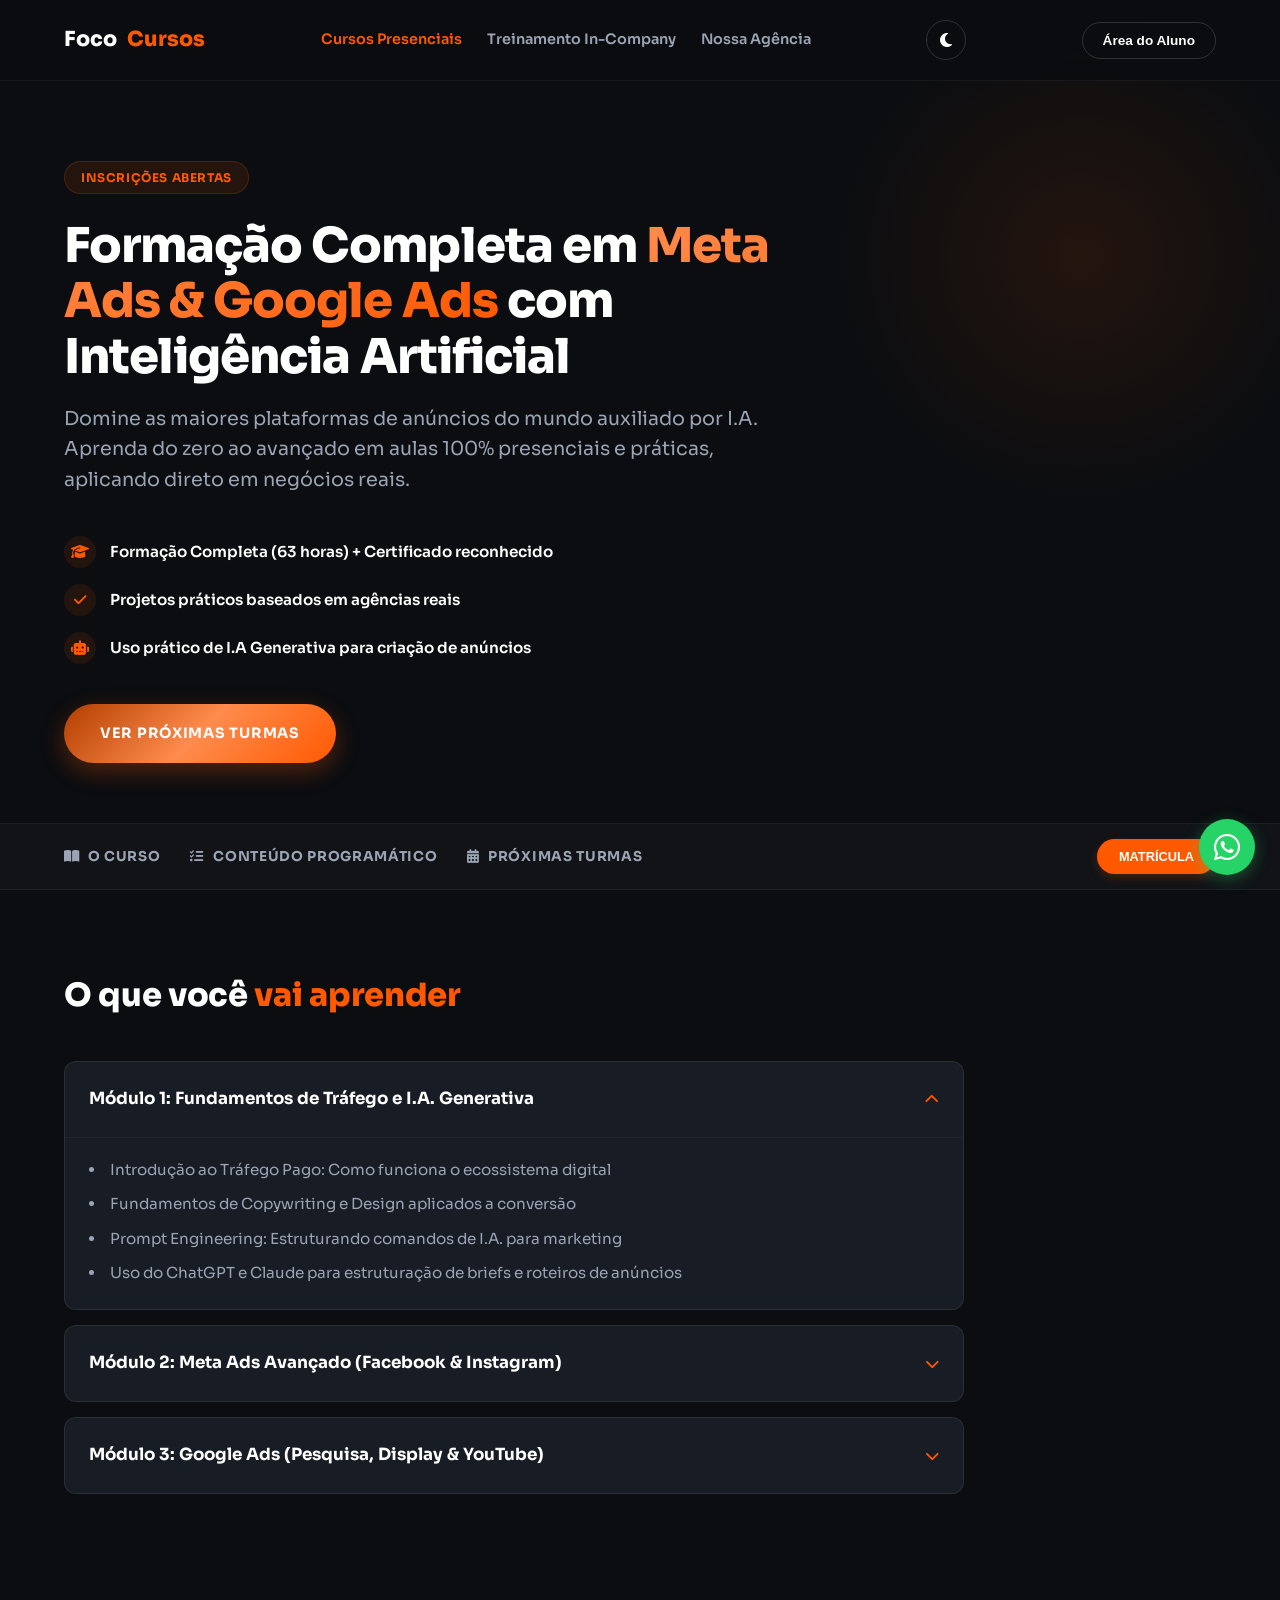
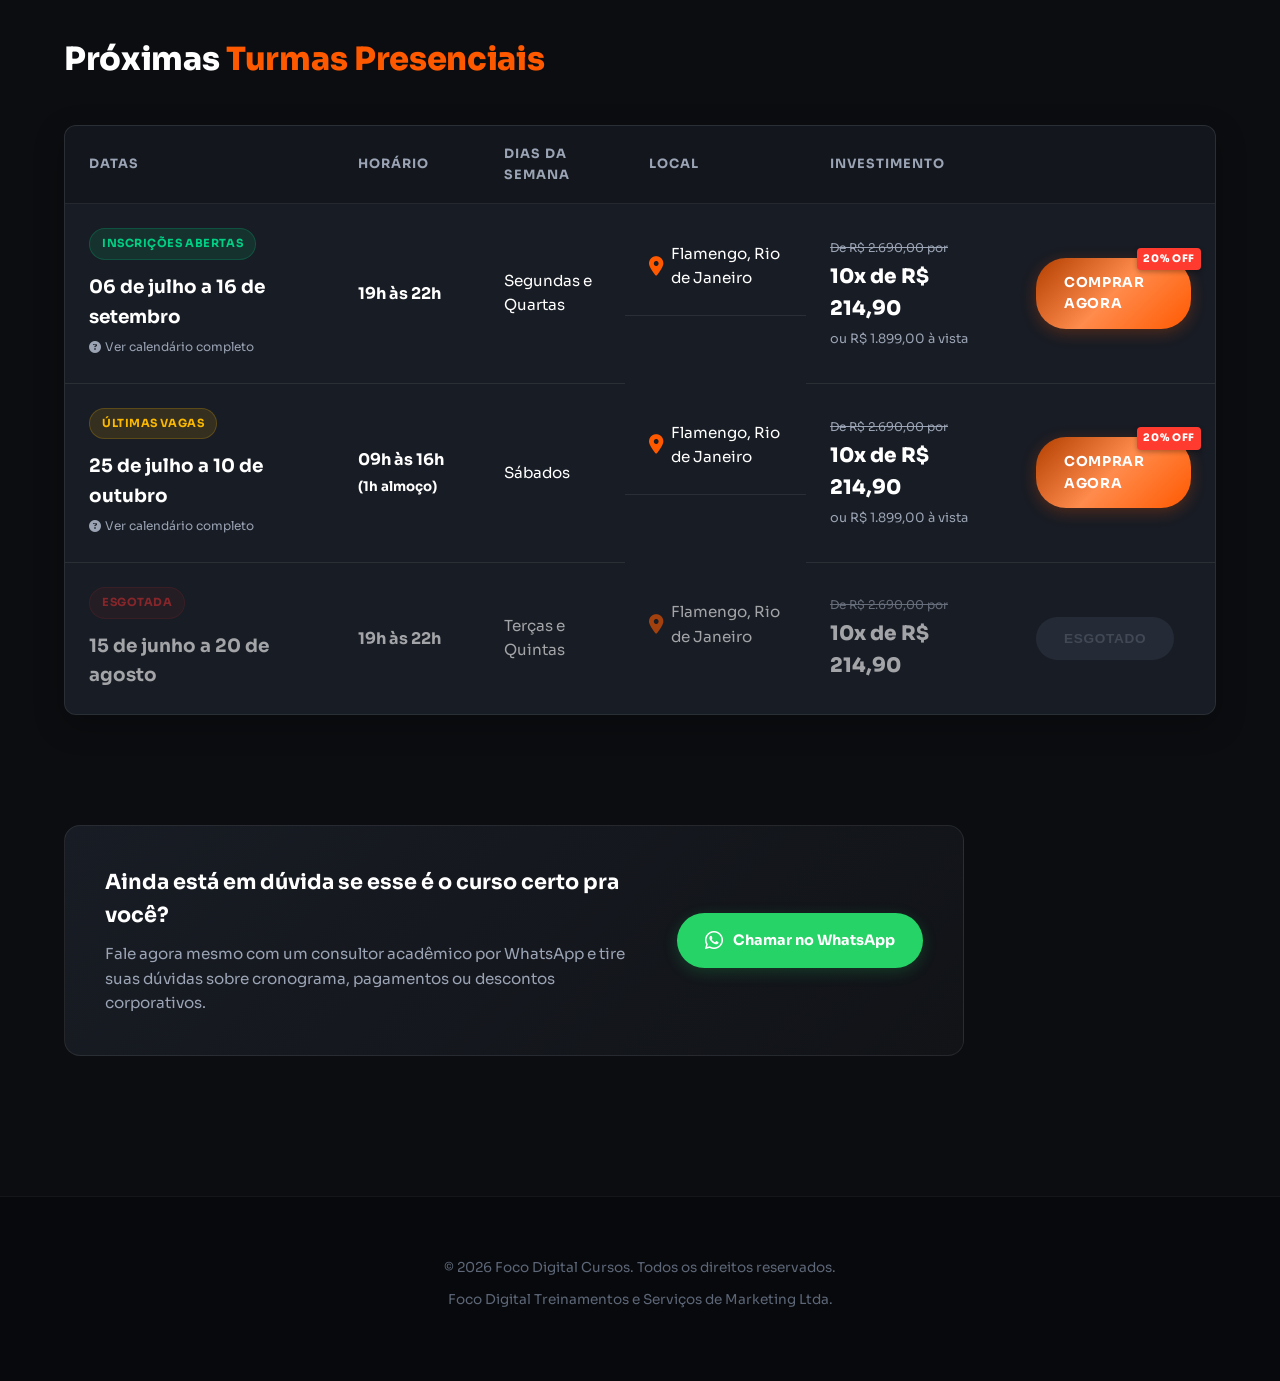
==== commit f14ab7b2: "Add floating WhatsApp button pointing to +5521994042310 on homepage and courses page" ====
--- a/cursos.html
+++ b/cursos.html
@@ -574,6 +574,42 @@
             background-color: #f1f5f9;
             color: #64748b;
             border-top: 1px solid rgba(0, 0, 0, 0.05);
+        }
+
+        /* Floating WhatsApp Button */
+        .floating-whatsapp {
+            position: fixed;
+            bottom: 25px;
+            right: 25px;
+            width: 56px;
+            height: 56px;
+            background-color: #25D366;
+            color: #ffffff;
+            border-radius: 50%;
+            display: flex;
+            align-items: center;
+            justify-content: center;
+            font-size: 1.85rem;
+            box-shadow: 0 4px 16px rgba(37, 211, 102, 0.35);
+            z-index: 1050;
+            transition: all 0.3s cubic-bezier(0.175, 0.885, 0.32, 1.275);
+            text-decoration: none;
+        }
+        
+        .floating-whatsapp:hover {
+            transform: scale(1.1) translateY(-5px);
+            box-shadow: 0 6px 20px rgba(37, 211, 102, 0.5);
+            color: #ffffff;
+        }
+        
+        @media (max-width: 768px) {
+            .floating-whatsapp {
+                bottom: 20px;
+                right: 20px;
+                width: 50px;
+                height: 50px;
+                font-size: 1.6rem;
+            }
         }
     </style>
 </head>
@@ -951,5 +987,9 @@
         });
     </script>
 
+    <!-- Floating WhatsApp Button -->
+    <a href="https://wa.me/5521994042310?text=Olá! Gostaria de falar com a equipe da Foco Digital." class="floating-whatsapp" target="_blank" rel="noopener noreferrer" aria-label="Fale conosco no WhatsApp">
+        <i class="fa-brands fa-whatsapp"></i>
+    </a>
 </body>
 </html>
